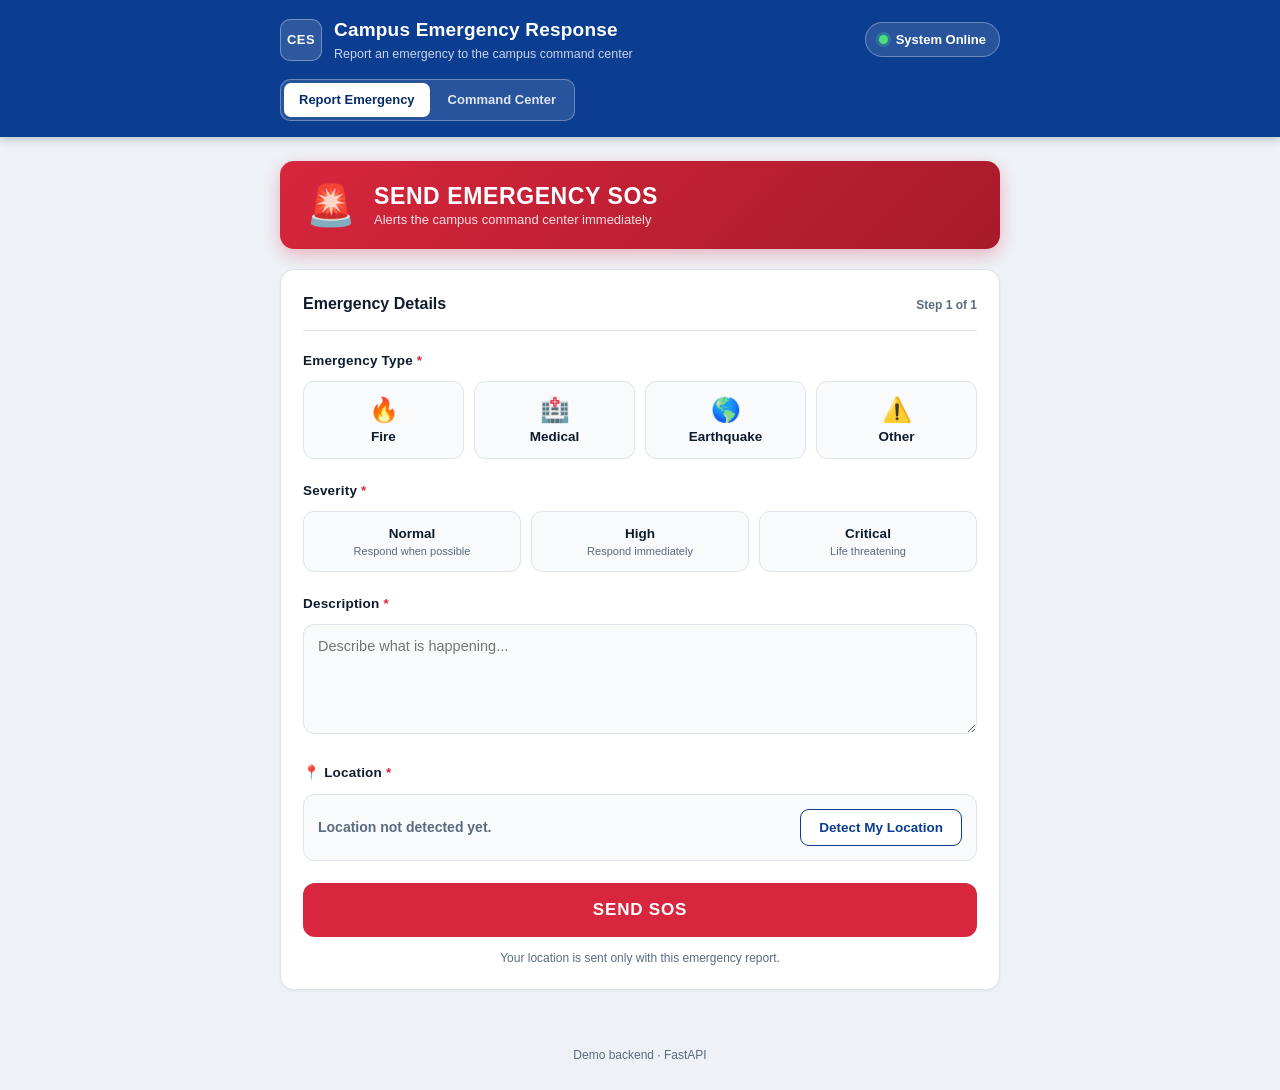
==== frontend/index.html @ f237a0e3 "Build emergency command center" ====
<!DOCTYPE html>
<html lang="en">
<head>
    <meta charset="UTF-8">
    <meta name="viewport" content="width=device-width, initial-scale=1.0">
    <title>Campus Emergency Response</title>

    <link rel="stylesheet" href="style.css">
</head>

<body>

    <header class="app-header">
        <div class="app-header-inner">
            <div class="brand">
                <span class="brand-mark">CES</span>
                <div class="brand-text">
                    <h1>Campus Emergency Response</h1>
                    <p>Report an emergency to the campus command center</p>
                </div>
            </div>
            <div class="status-chip" id="systemStatus">
                <span class="status-dot"></span>
                <span id="systemStatusText">System Online</span>
            </div>

            <nav class="view-nav" aria-label="Views">
                <a class="view-nav-link active" href="index.html">Report Emergency</a>
                <a class="view-nav-link" href="command-center.html">Command Center</a>
            </nav>
        </div>
    </header>

    <main class="container">

        <section class="card sos-card">
            <button type="button" id="sosButton" class="sos-button">
                <span class="sos-button-icon">🚨</span>
                <span class="sos-button-text">
                    <strong>SEND EMERGENCY SOS</strong>
                    <small>Alerts the campus command center immediately</small>
                </span>
            </button>
        </section>

        <section class="card form-card" id="sosForm">

            <div class="card-header">
                <h2>Emergency Details</h2>
                <span class="step-label">Step 1 of 1</span>
            </div>

            <div class="field">
                <label class="field-label">Emergency Type <span class="required">*</span></label>
                <div class="option-grid" id="typeGroup" role="radiogroup" aria-label="Emergency type">
                    <button type="button" class="option-card" data-type="Fire" role="radio" aria-checked="false">
                        <span class="option-icon">🔥</span>
                        <span class="option-name">Fire</span>
                    </button>
                    <button type="button" class="option-card" data-type="Medical" role="radio" aria-checked="false">
                        <span class="option-icon">🏥</span>
                        <span class="option-name">Medical</span>
                    </button>
                    <button type="button" class="option-card" data-type="Earthquake" role="radio" aria-checked="false">
                        <span class="option-icon">🌎</span>
                        <span class="option-name">Earthquake</span>
                    </button>
                    <button type="button" class="option-card" data-type="Other" role="radio" aria-checked="false">
                        <span class="option-icon">⚠️</span>
                        <span class="option-name">Other</span>
                    </button>
                </div>
                <p class="field-error" id="typeError"></p>
            </div>

            <div class="field">
                <label class="field-label">Severity <span class="required">*</span></label>
                <div class="option-grid severity-grid" id="severityGroup" role="radiogroup" aria-label="Severity">
                    <button type="button" class="option-card severity-normal" data-severity="Normal" role="radio" aria-checked="false">
                        <span class="option-name">Normal</span>
                        <small>Respond when possible</small>
                    </button>
                    <button type="button" class="option-card severity-high" data-severity="High" role="radio" aria-checked="false">
                        <span class="option-name">High</span>
                        <small>Respond immediately</small>
                    </button>
                    <button type="button" class="option-card severity-critical" data-severity="Critical" role="radio" aria-checked="false">
                        <span class="option-name">Critical</span>
                        <small>Life threatening</small>
                    </button>
                </div>
                <p class="field-error" id="severityError"></p>
            </div>

            <div class="field">
                <label class="field-label" for="description">Description <span class="required">*</span></label>
                <textarea
                    id="description"
                    placeholder="Describe what is happening..."
                    rows="4"
                ></textarea>
                <p class="field-error" id="descriptionError"></p>
            </div>

            <div class="field">
                <label class="field-label">📍 Location <span class="required">*</span></label>
                <div class="location-box">
                    <p class="location-value" id="locationText">Location not detected yet.</p>
                    <button type="button" id="locationBtn" class="btn-secondary">Detect My Location</button>
                </div>
                <p class="field-error" id="locationError"></p>
            </div>

            <button type="button" id="sendBtn" class="btn-send">SEND SOS</button>

            <p class="form-note">Your location is sent only with this emergency report.</p>
        </section>

        <section class="card response-card hidden" id="responseCard">
            <div class="response-head">
                <span class="response-icon">✅</span>
                <h2 id="responseTitle">Emergency reported successfully.</h2>
            </div>

            <dl class="response-list">
                <div class="response-row">
                    <dt>Request Status</dt>
                    <dd id="responseStatus">—</dd>
                </div>
                <div class="response-row">
                    <dt>Emergency Type</dt>
                    <dd id="responseType">—</dd>
                </div>
                <div class="response-row">
                    <dt>Severity</dt>
                    <dd id="responseSeverity">—</dd>
                </div>
                <div class="response-row">
                    <dt>Location</dt>
                    <dd id="responseLocation">—</dd>
                </div>
                <div class="response-row">
                    <dt>Incident ID</dt>
                    <dd id="responseIncident">—</dd>
                </div>
            </dl>

            <button type="button" id="resetBtn" class="btn-secondary">Report Another Emergency</button>
        </section>

        <section class="card error-card hidden" id="errorCard">
            <div class="error-head">
                <span class="error-icon">⚠️</span>
                <h2>Could not send emergency report</h2>
            </div>
            <p id="errorMessage">Something went wrong. Please try again.</p>
        </section>

    </main>

    <footer class="app-footer">
        <span id="demoNote">Demo backend · FastAPI</span>
    </footer>

    <script src="app.js"></script>
</body>
</html>
---- frontend/style.css ----
* {
    box-sizing: border-box;
    margin: 0;
    padding: 0;
}

:root {
    --bg: #eef2f7;
    --surface: #ffffff;
    --ink: #0f1c2e;
    --ink-soft: #5a6b80;
    --line: #dde4ed;
    --brand: #0b3d91;
    --brand-dark: #082c69;
    --danger: #d7263d;
    --danger-dark: #a81a2b;
    --warn: #c77700;
    --ok: #1b7f4d;
}

body {
    min-height: 100vh;
    display: flex;
    flex-direction: column;
    font-family: "Segoe UI", Roboto, Helvetica, Arial, sans-serif;
    background: var(--bg);
    color: var(--ink);
    line-height: 1.5;
}

.hidden {
    display: none !important;
}

/* ---------- Header ---------- */

.app-header {
    background: var(--brand);
    color: #fff;
    box-shadow: 0 2px 10px rgba(8, 29, 61, .25);
}

.app-header-inner {
    max-width: 760px;
    margin: 0 auto;
    padding: 16px 20px;
    display: flex;
    align-items: center;
    justify-content: space-between;
    gap: 16px;
    flex-wrap: wrap;
}

.brand {
    display: flex;
    align-items: center;
    gap: 12px;
}

.brand-mark {
    display: grid;
    place-items: center;
    width: 42px;
    height: 42px;
    border-radius: 10px;
    background: rgba(255, 255, 255, .14);
    border: 1px solid rgba(255, 255, 255, .35);
    font-size: 13px;
    font-weight: 700;
    letter-spacing: .5px;
}

.brand-text h1 {
    font-size: 19px;
    font-weight: 700;
    letter-spacing: .2px;
}

.brand-text p {
    font-size: 12.5px;
    color: rgba(255, 255, 255, .78);
}

.status-chip {
    display: inline-flex;
    align-items: center;
    gap: 8px;
    padding: 7px 13px;
    border-radius: 999px;
    background: rgba(255, 255, 255, .12);
    border: 1px solid rgba(255, 255, 255, .3);
    font-size: 13px;
    font-weight: 600;
    white-space: nowrap;
}

.status-dot {
    width: 9px;
    height: 9px;
    border-radius: 50%;
    background: #4ade80;
    box-shadow: 0 0 0 3px rgba(74, 222, 128, .25);
}

.status-chip.is-offline .status-dot {
    background: #f87171;
    box-shadow: 0 0 0 3px rgba(248, 113, 113, .25);
}

/* ---------- View navigation ---------- */

.view-nav {
    display: inline-flex;
    padding: 3px;
    gap: 3px;
    background: rgba(255, 255, 255, .12);
    border: 1px solid rgba(255, 255, 255, .3);
    border-radius: 10px;
}

.view-nav-link {
    padding: 7px 15px;
    border-radius: 7px;
    font-size: 13px;
    font-weight: 700;
    color: rgba(255, 255, 255, .85);
    text-decoration: none;
    white-space: nowrap;
}

.view-nav-link:hover {
    background: rgba(255, 255, 255, .16);
    color: #fff;
}

.view-nav-link.active {
    background: #fff;
    color: var(--brand-dark);
}

/* ---------- Layout ---------- */

.container {
    flex: 1;
    width: 100%;
    max-width: 760px;
    margin: 0 auto;
    padding: 24px 20px 40px;
    display: flex;
    flex-direction: column;
    gap: 20px;
}

.card {
    background: var(--surface);
    border: 1px solid var(--line);
    border-radius: 14px;
    padding: 22px;
    box-shadow: 0 1px 3px rgba(15, 28, 46, .06);
}

.card-header {
    display: flex;
    align-items: baseline;
    justify-content: space-between;
    gap: 12px;
    margin-bottom: 20px;
    padding-bottom: 14px;
    border-bottom: 1px solid var(--line);
}

.card-header h2 {
    font-size: 16px;
    font-weight: 700;
}

.step-label {
    font-size: 12px;
    color: var(--ink-soft);
    font-weight: 600;
}

/* ---------- SOS button ---------- */

.sos-card {
    padding: 0;
    border: none;
    background: transparent;
    box-shadow: none;
}

.sos-button {
    width: 100%;
    display: flex;
    align-items: center;
    gap: 18px;
    padding: 22px 26px;
    border: none;
    border-radius: 14px;
    background: linear-gradient(135deg, var(--danger) 0%, var(--danger-dark) 100%);
    color: #fff;
    text-align: left;
    cursor: pointer;
    box-shadow: 0 6px 18px rgba(215, 38, 61, .3);
}

.sos-button:hover {
    background: linear-gradient(135deg, #e03349 0%, #b81f30 100%);
}

.sos-button:focus-visible {
    outline: 3px solid #1b3f8f;
    outline-offset: 3px;
}

.sos-button-icon {
    font-size: 40px;
    line-height: 1;
}

.sos-button-text strong {
    display: block;
    font-size: 23px;
    font-weight: 800;
    letter-spacing: .6px;
}

.sos-button-text small {
    display: block;
    font-size: 13px;
    color: rgba(255, 255, 255, .85);
    margin-top: 2px;
}

/* ---------- Fields ---------- */

.field {
    margin-bottom: 22px;
}

.field-label {
    display: block;
    font-size: 13.5px;
    font-weight: 700;
    margin-bottom: 10px;
    letter-spacing: .2px;
}

.required {
    color: var(--danger);
}

.option-grid {
    display: grid;
    grid-template-columns: repeat(4, 1fr);
    gap: 10px;
}

.severity-grid {
    grid-template-columns: repeat(3, 1fr);
}

.option-card {
    display: flex;
    flex-direction: column;
    align-items: center;
    justify-content: center;
    gap: 4px;
    padding: 14px 10px;
    background: #f8fafc;
    border: 1.5px solid var(--line);
    border-radius: 11px;
    cursor: pointer;
    font-family: inherit;
    color: var(--ink);
    transition: border-color .12s, background .12s;
}

.option-card:hover {
    border-color: #9db2cc;
    background: #f1f5fa;
}

.option-card:focus-visible {
    outline: 2px solid var(--brand);
    outline-offset: 2px;
}

.option-icon {
    font-size: 24px;
    line-height: 1.2;
}

.option-name {
    font-size: 13.5px;
    font-weight: 700;
}

.option-card small {
    font-size: 11px;
    color: var(--ink-soft);
}

.option-card.selected {
    background: #eaf1fc;
    border-color: var(--brand);
    box-shadow: inset 0 0 0 1px var(--brand);
}

.option-card.severity-normal.selected {
    background: #e9f7ef;
    border-color: var(--ok);
    box-shadow: inset 0 0 0 1px var(--ok);
}

.option-card.severity-high.selected {
    background: #fdf3e3;
    border-color: var(--warn);
    box-shadow: inset 0 0 0 1px var(--warn);
}

.option-card.severity-critical.selected {
    background: #fdeaec;
    border-color: var(--danger);
    box-shadow: inset 0 0 0 1px var(--danger);
}

textarea {
    width: 100%;
    padding: 13px 14px;
    font-family: inherit;
    font-size: 14.5px;
    color: var(--ink);
    background: #f8fafc;
    border: 1.5px solid var(--line);
    border-radius: 11px;
    resize: vertical;
    min-height: 110px;
}

textarea:focus {
    outline: none;
    border-color: var(--brand);
    background: #fff;
}

textarea.invalid,
.location-box.invalid {
    border-color: var(--danger);
}

.field-error {
    display: none;
    margin-top: 8px;
    font-size: 12.5px;
    font-weight: 600;
    color: var(--danger);
}

.field-error.visible {
    display: block;
}

/* ---------- Location ---------- */

.location-box {
    display: flex;
    align-items: center;
    justify-content: space-between;
    gap: 14px;
    flex-wrap: wrap;
    padding: 14px;
    background: #f8fafc;
    border: 1.5px solid var(--line);
    border-radius: 11px;
}

.location-value {
    font-size: 14px;
    font-weight: 600;
    color: var(--ink-soft);
    word-break: break-word;
}

.location-value.ready {
    color: var(--ok);
    font-variant-numeric: tabular-nums;
}

.location-value.failed {
    color: var(--danger);
}

/* ---------- Buttons ---------- */

.btn-send {
    width: 100%;
    padding: 17px 24px;
    font-family: inherit;
    font-size: 17px;
    font-weight: 800;
    letter-spacing: .8px;
    color: #fff;
    background: var(--danger);
    border: none;
    border-radius: 12px;
    cursor: pointer;
    transition: background .12s;
}

.btn-send:hover:not(:disabled) {
    background: var(--danger-dark);
}

.btn-send:disabled {
    background: #b9c3d0;
    cursor: not-allowed;
}

.btn-secondary {
    padding: 10px 18px;
    font-family: inherit;
    font-size: 13.5px;
    font-weight: 700;
    color: var(--brand);
    background: #fff;
    border: 1.5px solid var(--brand);
    border-radius: 9px;
    cursor: pointer;
    white-space: nowrap;
}

.btn-secondary:hover:not(:disabled) {
    background: #eaf1fc;
}

.btn-secondary:disabled {
    opacity: .6;
    cursor: progress;
}

.btn-secondary:focus-visible {
    outline: 2px solid var(--brand);
    outline-offset: 2px;
}

.form-note {
    margin-top: 12px;
    font-size: 12px;
    color: var(--ink-soft);
    text-align: center;
}

/* ---------- Response ---------- */

.response-card {
    border-left: 4px solid var(--ok);
}

.response-head {
    display: flex;
    align-items: center;
    gap: 12px;
    margin-bottom: 18px;
}

.response-icon {
    font-size: 28px;
}

.response-head h2 {
    font-size: 18px;
    font-weight: 700;
    color: var(--ok);
}

.response-list {
    display: flex;
    flex-direction: column;
    gap: 1px;
    background: var(--line);
    border: 1px solid var(--line);
    border-radius: 10px;
    overflow: hidden;
    margin-bottom: 18px;
}

.response-row {
    display: flex;
    justify-content: space-between;
    gap: 14px;
    padding: 12px 15px;
    background: #fff;
    flex-wrap: wrap;
}

.response-row dt {
    font-size: 12.5px;
    font-weight: 700;
    color: var(--ink-soft);
    text-transform: uppercase;
    letter-spacing: .4px;
}

.response-row dd {
    font-size: 14px;
    font-weight: 700;
    text-align: right;
    word-break: break-word;
}

.error-card {
    border-left: 4px solid var(--danger);
    background: #fdf3f4;
}

.error-head {
    display: flex;
    align-items: center;
    gap: 12px;
    margin-bottom: 8px;
}

.error-head h2 {
    font-size: 17px;
    font-weight: 700;
    color: var(--danger);
}

.error-card p {
    font-size: 14px;
    color: #7a1d29;
}

/* ---------- Footer ---------- */

.app-footer {
    padding: 16px 20px 26px;
    text-align: center;
    font-size: 12px;
    color: var(--ink-soft);
}

/* ---------- Responsive ---------- */

@media (max-width: 620px) {
    .option-grid {
        grid-template-columns: repeat(2, 1fr);
    }

    .severity-grid {
        grid-template-columns: 1fr;
    }

    .sos-button {
        flex-direction: column;
        text-align: center;
        gap: 8px;
        padding: 20px 18px;
    }

    .sos-button-text strong {
        font-size: 20px;
    }

    .app-header-inner {
        justify-content: center;
        text-align: center;
    }

    .card {
        padding: 18px;
    }
}
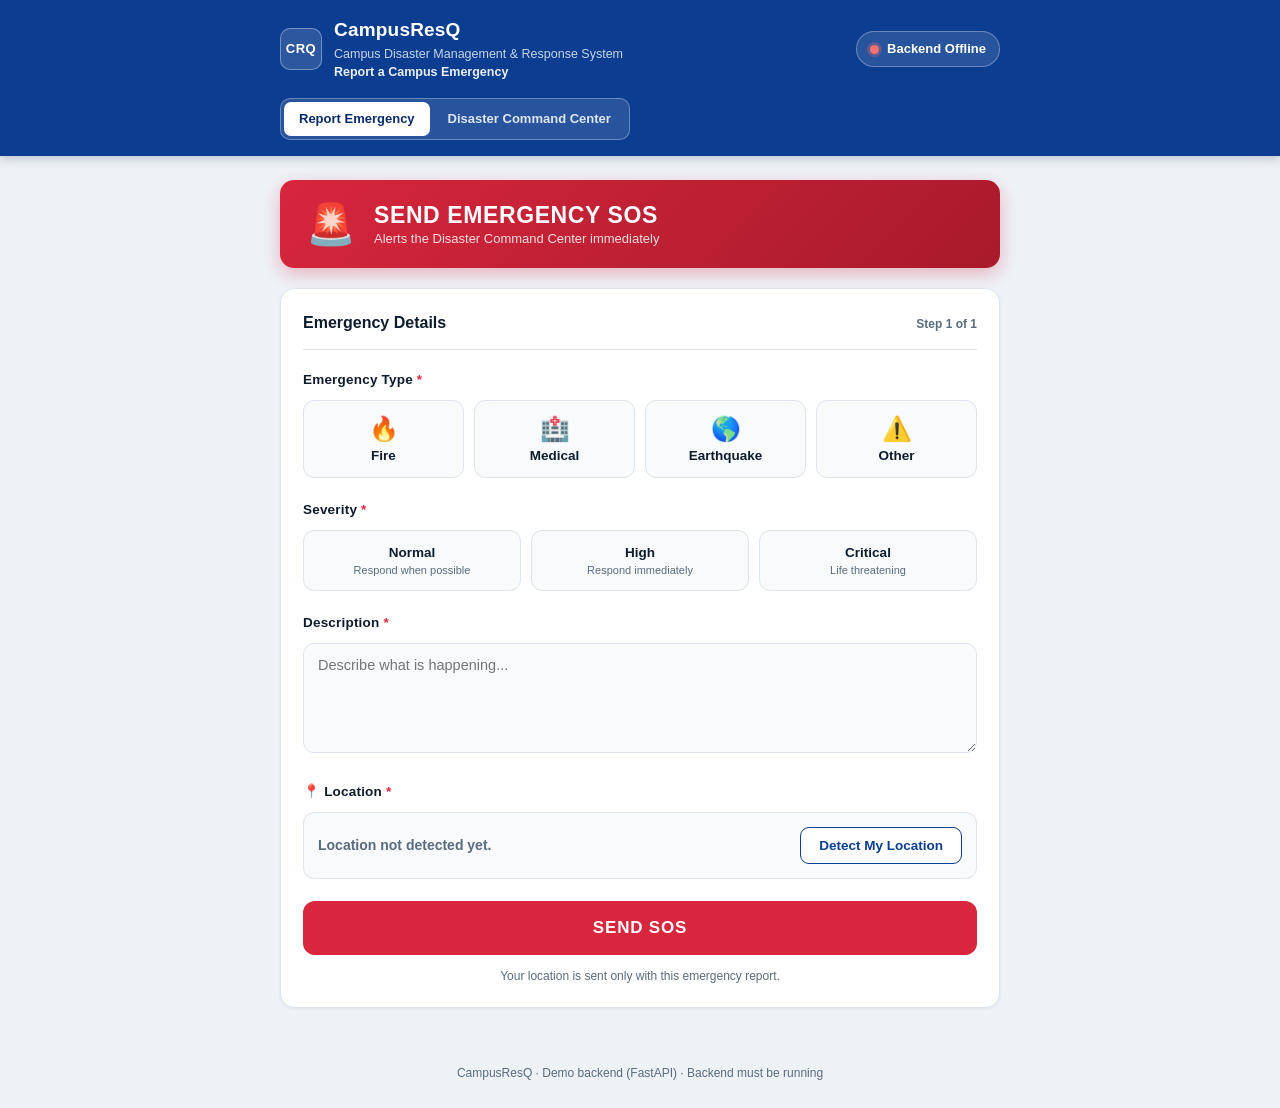
==== commit bcf59204: "Finalize CampusResQ emergency response workflow" ====
--- a/frontend/index.html
+++ b/frontend/index.html
@@ -3,7 +3,7 @@
 <head>
     <meta charset="UTF-8">
     <meta name="viewport" content="width=device-width, initial-scale=1.0">
-    <title>Campus Emergency Response</title>
+    <title>CampusResQ · Campus Disaster Management</title>
 
     <link rel="stylesheet" href="style.css">
 </head>
@@ -13,10 +13,11 @@
     <header class="app-header">
         <div class="app-header-inner">
             <div class="brand">
-                <span class="brand-mark">CES</span>
+                <span class="brand-mark">CRQ</span>
                 <div class="brand-text">
-                    <h1>Campus Emergency Response</h1>
-                    <p>Report an emergency to the campus command center</p>
+                    <h1>CampusResQ</h1>
+                    <p>Campus Disaster Management &amp; Response System</p>
+                    <p class="brand-sub">Report a Campus Emergency</p>
                 </div>
             </div>
             <div class="status-chip" id="systemStatus">
@@ -26,7 +27,7 @@
 
             <nav class="view-nav" aria-label="Views">
                 <a class="view-nav-link active" href="index.html">Report Emergency</a>
-                <a class="view-nav-link" href="command-center.html">Command Center</a>
+                <a class="view-nav-link" href="command-center.html">Disaster Command Center</a>
             </nav>
         </div>
     </header>
@@ -38,7 +39,7 @@
                 <span class="sos-button-icon">🚨</span>
                 <span class="sos-button-text">
                     <strong>SEND EMERGENCY SOS</strong>
-                    <small>Alerts the campus command center immediately</small>
+                    <small>Alerts the Disaster Command Center immediately</small>
                 </span>
             </button>
         </section>
@@ -92,6 +93,18 @@
                 <p class="field-error" id="severityError"></p>
             </div>
 
+            <div class="field hidden" id="incidentTextField">
+                <label class="field-label" for="incidentText">What happened? <span class="required">*</span></label>
+                <input
+                    type="text"
+                    id="incidentText"
+                    placeholder="e.g. Accident, gas leak, security threat..."
+                    autocomplete="off"
+                >
+                <p class="field-hint">Helps the Disaster Command Center recommend the right response team.</p>
+                <p class="field-error" id="incidentTextError"></p>
+            </div>
+
             <div class="field">
                 <label class="field-label" for="description">Description <span class="required">*</span></label>
                 <textarea
@@ -139,6 +152,10 @@
                     <dt>Location</dt>
                     <dd id="responseLocation">—</dd>
                 </div>
+                <div class="response-row hidden" id="responseRecommendationRow">
+                    <dt>Recommended Response</dt>
+                    <dd id="responseRecommendation">—</dd>
+                </div>
                 <div class="response-row">
                     <dt>Incident ID</dt>
                     <dd id="responseIncident">—</dd>
@@ -159,7 +176,7 @@
     </main>
 
     <footer class="app-footer">
-        <span id="demoNote">Demo backend · FastAPI</span>
+                <span id="demoNote">CampusResQ · Demo backend (FastAPI) · Backend must be running</span>
     </footer>
 
     <script src="app.js"></script>
--- a/frontend/style.css
+++ b/frontend/style.css
@@ -81,6 +81,11 @@
     color: rgba(255, 255, 255, .78);
 }
 
+.brand-text p.brand-sub {
+    font-weight: 700;
+    color: rgba(255, 255, 255, .92);
+}
+
 .status-chip {
     display: inline-flex;
     align-items: center;
@@ -323,6 +328,33 @@
     background: #fdeaec;
     border-color: var(--danger);
     box-shadow: inset 0 0 0 1px var(--danger);
+}
+
+input[type="text"] {
+    width: 100%;
+    padding: 13px 14px;
+    font-family: inherit;
+    font-size: 14.5px;
+    color: var(--ink);
+    background: #f8fafc;
+    border: 1.5px solid var(--line);
+    border-radius: 11px;
+}
+
+input[type="text"]:focus {
+    outline: none;
+    border-color: var(--brand);
+    background: #fff;
+}
+
+input[type="text"].invalid {
+    border-color: var(--danger);
+}
+
+.field-hint {
+    margin-top: 7px;
+    font-size: 12px;
+    color: var(--ink-soft);
 }
 
 textarea {
